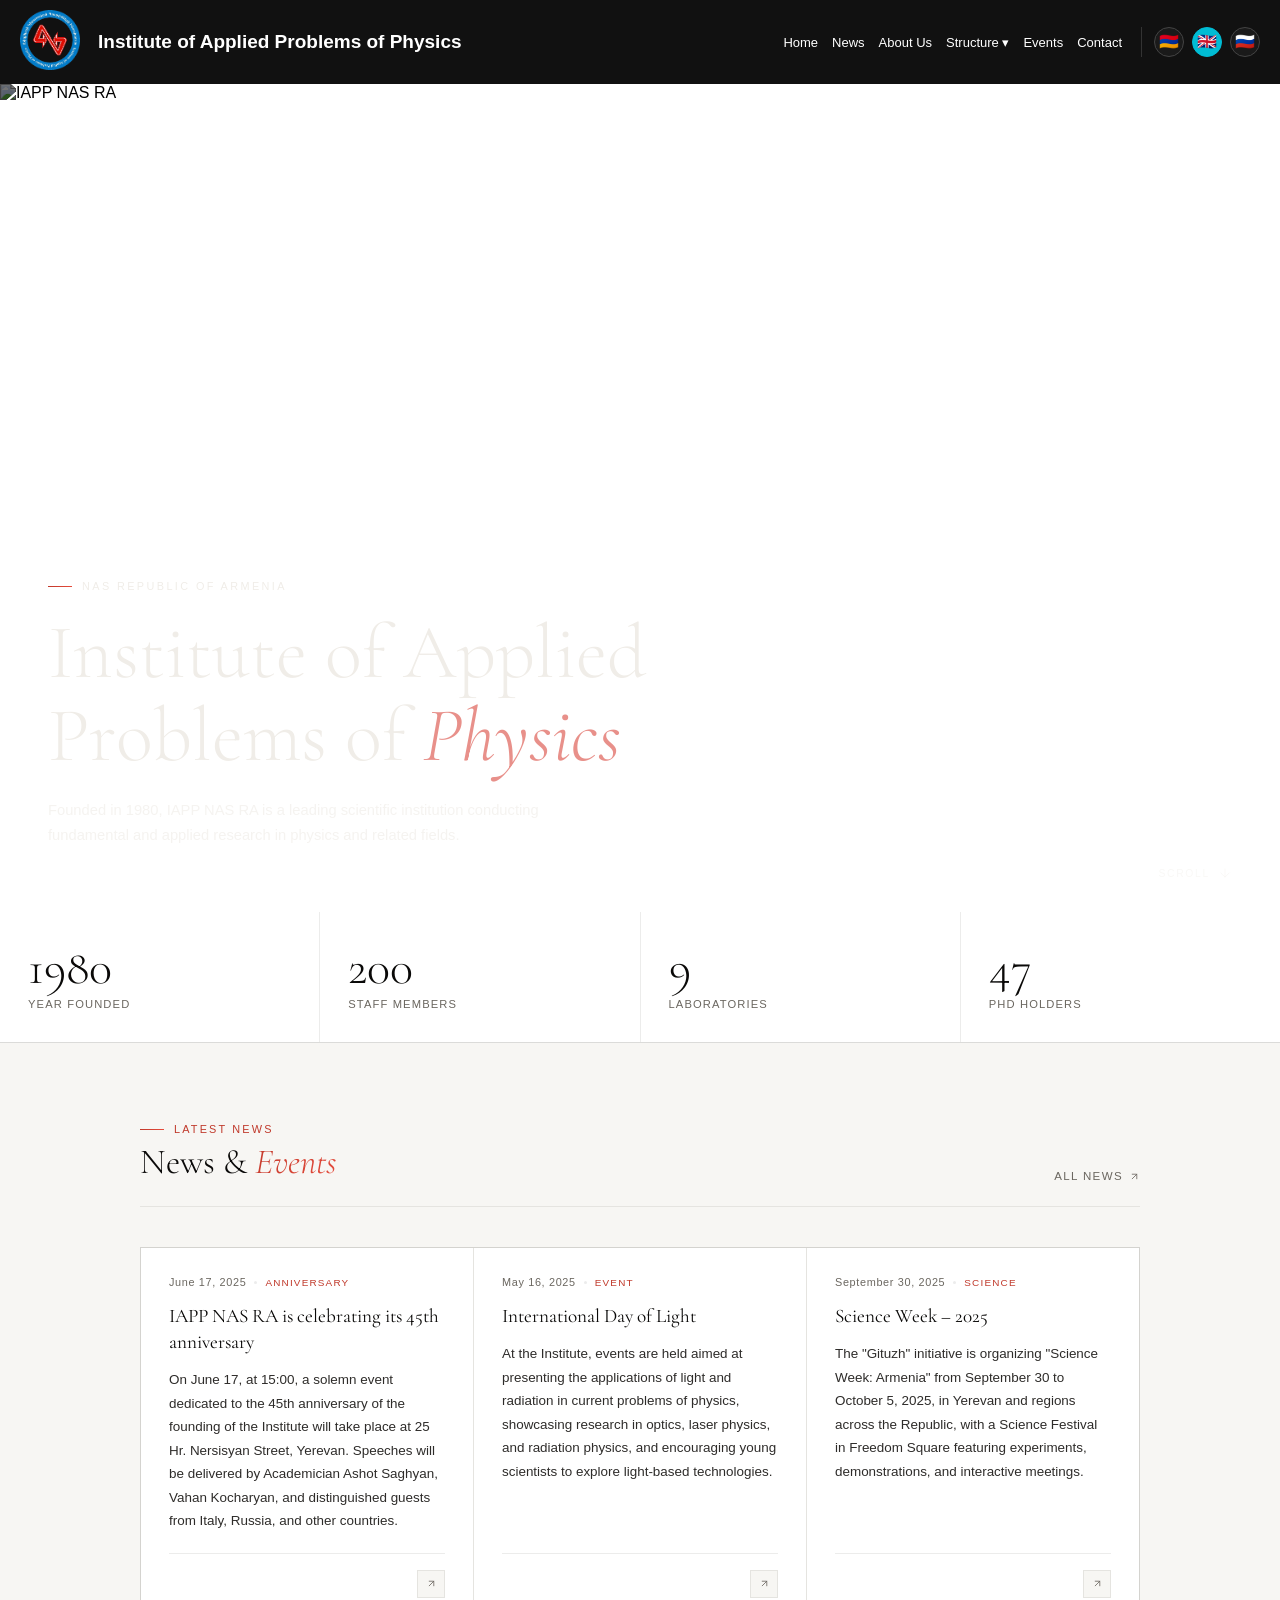
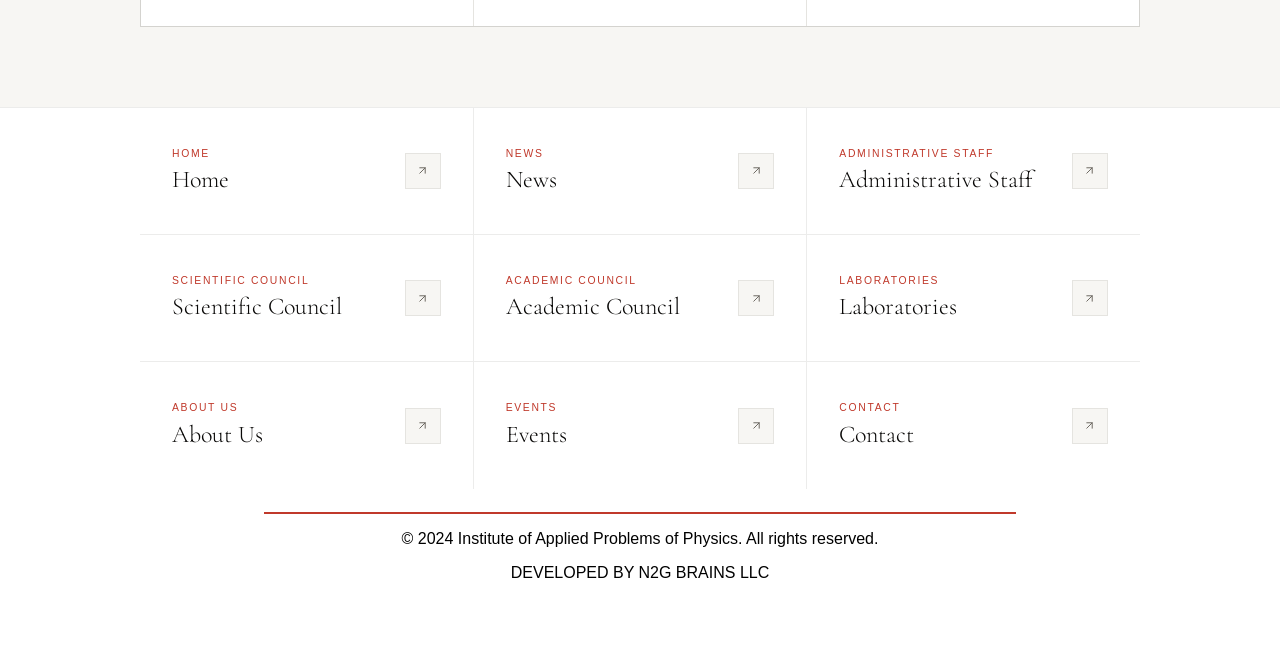
==== index.html @ 4bda1616 "Initial project import Made-with: Cursor" ====
<!DOCTYPE html>
<html lang="en">

<head>
    <script defer src="./menu.js"></script>
    <link rel="stylesheet" href="menu.css">
    <link rel="stylesheet" href="index.css">
    <meta charset="UTF-8">
    <meta name="viewport" content="width=device-width, initial-scale=1.0">
    <meta name="description" content="Official website of the Institute of Applied Problems of Physics, NAS RA: research, news, events, laboratories, and contacts.">
    <title>IAPP NAS RA | Home</title>
</head>

<body>
    <header class="header">
        <div class="logo"><img src="./logos/logo.png" alt=""></div>
        <h2>Institute of Applied Problems of Physics</h2>
        <div class="menu-toggle" id="menu-toggle">☰</div>

        <nav class="nav" id="nav">
            <a href="#">Home</a>
            <a href="./news/news.html">News</a>
            <a href="./about/about.html">About Us</a>

            <div class="dropdown">
                <button class="dropbtn">Structure ▾</button>
                <div class="dropdown-content">
                    <a href="./pages/admin/admin.html">Administrative Staff</a>
                    <a href="./pages/council/council.html">Scientific Council</a>
                    <a href="./pages/academic/academic.html">Academic Council</a>
                    <a href="./pages/labs/labs.html">Laboratories</a>
                </div>
            </div>

            <a href="./events/events.html">Events</a>
            <a href="./contact/contact.html">Contact</a>
        </nav>
    </header>
    <div class="margin-fix">

    </div>


    <div class="h-hero">
        <img class="h-hero-img" src="https://images.unsplash.com/photo-1462331940025-496dfbfc7564?w=1600&q=80"
            alt="IAPP NAS RA">
        <div class="h-hero-content">
            <div class="h-eyebrow"><span>NAS Republic of Armenia</span></div>
            <h1 class="h-hero-title">Institute of Applied<br>Problems of <em>Physics</em></h1>
            <p class="h-hero-sub">Founded in 1980, IAPP NAS RA is a leading scientific institution conducting
                fundamental and applied research in physics and related fields.</p>
        </div>
        <div class="h-hero-scroll">
            Scroll
            <svg viewBox="0 0 24 24">
                <line x1="12" y1="5" x2="12" y2="19" />
                <polyline points="19 12 12 19 5 12" />
            </svg>
        </div>
    </div>

    <div class="h-stats">
        <div class="h-stat">
            <span class="h-stat-num">1980</span>
            <span class="h-stat-label">Year founded</span>
        </div>
        <div class="h-stat">
            <span class="h-stat-num">200</span>
            <span class="h-stat-label">Staff members</span>
        </div>
        <div class="h-stat">
            <span class="h-stat-num">9</span>
            <span class="h-stat-label">Laboratories</span>
        </div>
        <div class="h-stat">
            <span class="h-stat-num">47</span>
            <span class="h-stat-label">PhD holders</span>
        </div>
    </div>

    <div class="h-news">
        <div class="h-news-inner">

            <div class="h-section-head">
                <div>
                    <div class="h-section-eyebrow"><span>Latest news</span></div>
                    <h2 class="h-section-title">News & <em>Events</em></h2>
                </div>
                <a class="h-more-link" href="./news/news.html">
                    All news
                    <svg viewBox="0 0 24 24">
                        <line x1="7" y1="17" x2="17" y2="7" />
                        <polyline points="7 7 17 7 17 17" />
                    </svg>
                </a>
            </div>

            <div class="h-news-grid">

                <div class="h-ncard">
                    <div class="h-ncard-meta">
                        <span class="h-ncard-date">June 17, 2025</span>
                        <span class="h-ncard-dot"></span>
                        <span class="h-ncard-tag">Anniversary</span>
                    </div>
                    <p class="h-ncard-title">IAPP NAS RA is celebrating its 45th anniversary</p>
                    <p class="h-ncard-excerpt">On June 17, at 15:00, a solemn event dedicated to the 45th anniversary of
                        the founding of the Institute will take place at 25 Hr. Nersisyan Street, Yerevan. Speeches will
                        be delivered by Academician Ashot Saghyan, Vahan Kocharyan, and distinguished guests from Italy,
                        Russia, and other countries.</p>
                    <div class="h-ncard-footer">
                        <div class="h-ncard-arrow">
                            <svg viewBox="0 0 24 24">
                                <line x1="7" y1="17" x2="17" y2="7" />
                                <polyline points="7 7 17 7 17 17" />
                            </svg>
                        </div>
                    </div>
                </div>

                <div class="h-ncard">
                    <div class="h-ncard-meta">
                        <span class="h-ncard-date">May 16, 2025</span>
                        <span class="h-ncard-dot"></span>
                        <span class="h-ncard-tag">Event</span>
                    </div>
                    <p class="h-ncard-title">International Day of Light</p>
                    <p class="h-ncard-excerpt">At the Institute, events are held aimed at presenting the applications of
                        light and radiation in current problems of physics, showcasing research in optics, laser
                        physics, and radiation physics, and encouraging young scientists to explore light-based
                        technologies.</p>
                    <div class="h-ncard-footer">
                        <div class="h-ncard-arrow">
                            <svg viewBox="0 0 24 24">
                                <line x1="7" y1="17" x2="17" y2="7" />
                                <polyline points="7 7 17 7 17 17" />
                            </svg>
                        </div>
                    </div>
                </div>

                <div class="h-ncard">
                    <div class="h-ncard-meta">
                        <span class="h-ncard-date">September 30, 2025</span>
                        <span class="h-ncard-dot"></span>
                        <span class="h-ncard-tag">Science</span>
                    </div>
                    <p class="h-ncard-title">Science Week – 2025</p>
                    <p class="h-ncard-excerpt">The "Gituzh" initiative is organizing "Science Week: Armenia" from
                        September 30 to October 5, 2025, in Yerevan and regions across the Republic, with a Science
                        Festival in Freedom Square featuring experiments, demonstrations, and interactive meetings.</p>
                    <div class="h-ncard-footer">
                        <div class="h-ncard-arrow">
                            <svg viewBox="0 0 24 24">
                                <line x1="7" y1="17" x2="17" y2="7" />
                                <polyline points="7 7 17 7 17 17" />
                            </svg>
                        </div>
                    </div>
                </div>

            </div>
        </div>
    </div>

    <div class="h-links" style="margin-bottom: 5px;">
        <div class="h-links-inner">
            <a class="h-link-item" href="./index.html">
                <div>
                    <span class="h-link-label">Main page</span>
                    <span class="h-link-name">Home</span>
                </div>
                <div class="h-link-arrow">
                    <svg viewBox="0 0 24 24">
                        <line x1="7" y1="17" x2="17" y2="7" />
                        <polyline points="7 7 17 7 17 17" />
                    </svg>
                </div>
            </a>
            <a class="h-link-item" href="./news/news.html">
                <div>
                    <span class="h-link-label">Latest news</span>
                    <span class="h-link-name">News</span>
                </div>
                <div class="h-link-arrow">
                    <svg viewBox="0 0 24 24">
                        <line x1="7" y1="17" x2="17" y2="7" />
                        <polyline points="7 7 17 7 17 17" />
                    </svg>
                </div>
            </a>
            <a class="h-link-item" href="./pages/admin/admin.html">
                <div>
                    <span class="h-link-label">Admin Staff</span>
                    <span class="h-link-name">Administration</span>
                </div>
                <div class="h-link-arrow">
                    <svg viewBox="0 0 24 24">
                        <line x1="7" y1="17" x2="17" y2="7" />
                        <polyline points="7 7 17 7 17 17" />
                    </svg>
                </div>
            </a>
            <a class="h-link-item" href="./pages/council/council.html">
                <div>
                    <span class="h-link-label">Scientific Council</span>
                    <span class="h-link-name">Council</span>
                </div>
                <div class="h-link-arrow">
                    <svg viewBox="0 0 24 24">
                        <line x1="7" y1="17" x2="17" y2="7" />
                        <polyline points="7 7 17 7 17 17" />
                    </svg>
                </div>
            </a>
            <a class="h-link-item" href="./pages/academic/academic.html">
                <div>
                    <span class="h-link-label">Academic Council</span>
                    <span class="h-link-name">Academic</span>
                </div>
                <div class="h-link-arrow">
                    <svg viewBox="0 0 24 24">
                        <line x1="7" y1="17" x2="17" y2="7" />
                        <polyline points="7 7 17 7 17 17" />
                    </svg>
                </div>
            </a>
            <a class="h-link-item" href="./pages/labs/labs.html">
                <div>
                    <span class="h-link-label">Our Labs</span>
                    <span class="h-link-name">Laboratories</span>
                </div>
                <div class="h-link-arrow">
                    <svg viewBox="0 0 24 24">
                        <line x1="7" y1="17" x2="17" y2="7" />
                        <polyline points="7 7 17 7 17 17" />
                    </svg>
                </div>
            </a>
            <a class="h-link-item" href="./about/about.html">
                <div>
                    <span class="h-link-label">Learn more</span>
                    <span class="h-link-name">About Us</span>
                </div>
                <div class="h-link-arrow">
                    <svg viewBox="0 0 24 24">
                        <line x1="7" y1="17" x2="17" y2="7" />
                        <polyline points="7 7 17 7 17 17" />
                    </svg>
                </div>
            </a>
            <a class="h-link-item" href="./events/events.html">
                <div>
                    <span class="h-link-label">Upcoming</span>
                    <span class="h-link-name">Events</span>
                </div>
                <div class="h-link-arrow">
                    <svg viewBox="0 0 24 24">
                        <line x1="7" y1="17" x2="17" y2="7" />
                        <polyline points="7 7 17 7 17 17" />
                    </svg>
                </div>
            </a>
            <a class="h-link-item" href="./contact/contact.html">
                <div>
                    <span class="h-link-label">Get in touch</span>
                    <span class="h-link-name">Contact</span>
                </div>
                <div class="h-link-arrow">
                    <svg viewBox="0 0 24 24">
                        <line x1="7" y1="17" x2="17" y2="7" />
                        <polyline points="7 7 17 7 17 17" />
                    </svg>
                </div>
            </a>
        </div>
    </div>

    <section class="footer-card">
        <div class="red-line"></div>
        <p>© 2024 Institute of Applied Problems of Physics. All rights reserved.</p>
        <p>DEVELOPED BY N2G BRAINS LLC</p>
    </section>


</body>

</html>
---- menu.css ----
* {
    margin: 0;
    padding: 0;
    box-sizing: border-box;
}

body {
    font-family: Arial, sans-serif;
    overflow-x: hidden;
}

.header {
    display: flex;
    align-items: center;
    justify-content: space-between;
    flex-wrap: nowrap;
    background: #111;
    color: white;
    padding: 10px 20px;
    width: 100%;
    position: fixed;
    top: 0;
    z-index: 1000;
}


.logo {
    display: flex;
    align-items: center;
    gap: 10px;
}

.logo img {
    height: 60px;
}

.logo h1 {
    font-size: 18px;
    max-width: 400px;
}

.header h2 {
    margin: 0 18px;
    font-size: 19px;
    line-height: 1.15;
    font-weight: 700;
    flex: 1 1 auto;
    min-width: 0;
    white-space: normal;
    overflow-wrap: anywhere;
    word-break: break-word;
}


.nav {
    display: flex;
    align-items: center;
    justify-content: flex-end;
    flex-shrink: 0;
}

.nav a, .dropbtn {
    color: white;
    text-decoration: none;
    margin: 0 7px;
    padding: 10px 0;
    background: none;
    border: none;
    cursor: pointer;
    font-size: 13px;
    white-space: nowrap;
}

@media (max-width: 1200px) and (min-width: 901px) {
    .header {
        gap: 10px;
    }

    .header h2 {
        font-size: 16px;
        margin: 0 10px;
    }

    .nav {
        flex-wrap: wrap;
        row-gap: 2px;
    }

    .nav a, .dropbtn {
        margin: 0 5px;
        font-size: 12px;
        padding: 8px 0;
    }

    .lang-switcher {
        margin-left: 8px;
        padding-left: 8px;
        gap: 6px;
    }

    .lang-btn {
        width: 28px;
        height: 28px;
        font-size: 14px;
    }
}

.nav a:hover, .dropbtn:hover {
    color: #00bcd4;
}

.lang-switcher {
    display: flex;
    align-items: center;
    gap: 8px;
    margin-left: 12px;
    padding-left: 12px;
    border-left: 1px solid #333;
}

.lang-btn {
    width: 30px;
    height: 30px;
    border-radius: 50%;
    border: 1px solid #444;
    background: #1a1a1a;
    color: #fff;
    display: inline-flex;
    align-items: center;
    justify-content: center;
    font-size: 16px;
    line-height: 1;
    cursor: pointer;
    transition: transform 0.15s ease, border-color 0.15s ease, background 0.15s ease;
}

.lang-btn:hover {
    transform: translateY(-1px);
    border-color: #00bcd4;
}

.lang-btn.active {
    background: #00bcd4;
    border-color: #00bcd4;
}


.dropdown {
    position: relative;
}


.dropdown-content {
    display: none;
    position: absolute;
    top: 100%; /* առանց gap */
    left: 0;
    background: #222;
    min-width: 200px;
    z-index: 999;
    border-radius: 4px;
    overflow: hidden;
}


.dropdown-content a {
    display: block;
    padding: 12px 15px;
    transition: 0.2s;
}

.dropdown-content a:hover {
    background: #333;
}


.dropdown:hover .dropdown-content,
.dropdown:focus-within .dropdown-content,
.dropdown.open .dropdown-content,
.dropdown-content:hover {
    display: block;
}

.dropdown::after {
    content: "";
    position: absolute;
    top: 100%;
    left: 0;
    width: 100%;
    height: 10px;
    pointer-events: none;
}

@media (max-width: 1200px) and (min-width: 901px) {
    .dropdown-content {
        top: calc(100% - 2px);
    }
}


.menu-toggle {
    display: none;
    font-size: 26px;
    cursor: pointer;
}


@media (max-width: 900px) {

    .header {
        flex-direction: column;
        align-items: flex-start;
        flex-wrap: wrap;
    }

    .logo {
        width: 100%;
        justify-content: space-between;
    }

    .logo h1 {
        font-size: 14px;
    }

    .header h2 {
        margin: 8px 0 0;
        width: 100%;
        font-size: 18px;
        white-space: normal;
        overflow: visible;
        text-overflow: initial;
    }

    .menu-toggle {
        display: block;
        margin-top: 10px;
    }

    .nav {
        display: none;
        flex-direction: column;
        width: 100%;
        background: #111;
        align-items: stretch;
    }

    .nav.active {
        display: flex;
    }

    .nav a {
        width: 100%;
        padding: 15px;
        border-top: 1px solid #333;
        margin: 0;
    }

    .lang-switcher {
        margin: 8px 0 12px;
        padding: 10px 15px 0;
        border-left: none;
        border-top: 1px solid #333;
        width: 100%;
        justify-content: flex-start;
    }

    .dropdown:hover .dropdown-content {
  display: block;
}

    .dropdown .dropdown-content {
        position: static;
        width: 100%;
        min-width: 0;
        border-radius: 0;
    }

    .dropdown {
        width: 100%;
        margin: 0;
        padding: 0;
    }

    .dropdown .dropbtn {
        display: block;
        width: 100%;
        text-align: left;
        padding: 15px;
        margin: 0;
        border-top: 1px solid #333;
        box-sizing: border-box;
        justify-content: flex-start;
        padding-left: 15px;
    }

    .dropdown-content a {
        margin: 0;
        padding: 12px 15px;
        box-sizing: border-box;
    }

    .dropdown.open .dropbtn {
        color: #00bcd4;
    }

    .dropdown::after {
        display: none;
    }
}


section {
    padding: 40px;
}

h1 {
    font-size: 28px;
}


:root {
  --white: #ffffff;
  --border: #e5e5e5;
  --red: #c0392b;
  --red-2: #e74c3c;
  --ink: #222;
  --ink-muted: #777;
  --bg: #fafafa;
}


.h-links {
  background: var(--white);
  border-top: 1px solid var(--border);
  padding: 0 2rem;
}

.h-links-inner {
  max-width: 1000px;
  margin: 0 auto;
  display: grid;
  grid-template-columns: repeat(3, 1fr);
  gap: 1px;
  background: var(--border);
}

.h-link-item {
  background: var(--white);
  padding: 2.5rem 2rem;
  text-decoration: none;
  display: flex;
  align-items: center;
  justify-content: space-between;
  position: relative;
  overflow: hidden;
  transition: background 0.2s;
}

.h-link-item:hover { background: #fdfcfc; }

.h-link-item::before {
  content: '';
  position: absolute;
  bottom: 0;
  left: 0;
  right: 0;
  height: 2px;
  background: linear-gradient(90deg, var(--red), var(--red-2));
  transform: scaleX(0);
  transform-origin: left;
  transition: transform 0.35s cubic-bezier(0.4,0,0.2,1);
}

.h-link-item:hover::before { transform: scaleX(1); }

.h-link-label {
  font-size: 0.65rem;
  letter-spacing: 0.16em;
  text-transform: uppercase;
  color: var(--red);
  display: block;
  margin-bottom: 0.4rem;
}

.h-link-name {
  font-family: 'Cormorant Garamond', serif;
  font-size: 1.5rem;
  font-weight: 300;
  color: var(--ink);
}

.h-link-arrow {
  width: 36px;
  height: 36px;
  border: 1px solid var(--border);
  display: flex;
  align-items: center;
  justify-content: center;
  flex-shrink: 0;
  transition: all 0.2s;
  background: var(--bg);
}

.h-link-arrow svg {
  width: 13px;
  height: 13px;
  stroke: var(--ink-muted);
  fill: none;
  stroke-width: 1.8;
  stroke-linecap: round;
  stroke-linejoin: round;
  transition: all 0.2s;
}

.h-link-item:hover .h-link-arrow {
  border-color: rgba(192,57,43,0.3);
  background: rgba(192,57,43,0.05);
}

.h-link-item:hover .h-link-arrow svg {
  stroke: var(--red);
  transform: translate(2px, -2px);
}

@media (max-width: 750px) {
  .h-hero { height: 80vh; }
  .h-hero-content { padding: 2.5rem 1.5rem; }
  .h-stats { grid-template-columns: repeat(2, 1fr); }
  .h-news { padding: 3rem 1.25rem; }
  .h-news-grid { grid-template-columns: 1fr; }
  .h-links { padding: 0 1.25rem; }
  .h-links-inner { grid-template-columns: 1fr; }
  .h-section-head { flex-direction: column; align-items: flex-start; gap: 0.75rem; }
}


.footer-card {
    width: 60%;
    height: 5vh;
    margin: 12px 0 120px 20% !important;
    padding: 8px;
}

.footer-card .red-line {
    height: 2px;
    background-color: #c0392b;
    margin: 3px 0;
}

.footer-card p {
    margin: 16px 0;
    text-align: center;
}

img,
video {
    max-width: 100%;
    height: auto;
}

@media (max-width: 900px) {
    .footer-card {
        width: calc(100% - 2rem);
        height: auto;
        margin: 12px 1rem 80px !important;
        padding: 8px 4px;
    }
}
---- index.css ----
@import url('https://fonts.googleapis.com/css2?family=Cormorant+Garamond:ital,wght@0,300;0,500;1,300&family=DM+Sans:wght@300;400;500&display=swap');

*,
*::before,
*::after {
    box-sizing: border-box;
    margin: 0;
    padding: 0;
}

:root {
    --bg: #f7f6f3;
    --white: #ffffff;
    --ink: #0a0908;
    --ink-soft: #2e2c2a;
    --ink-muted: #6b6760;
    --red: #c0392b;
    --red-2: #e74c3c;
    --border: rgba(15, 14, 12, 0.08);
}

.h-hero {
    position: relative;
    width: 100%;
    height: 92vh;
    overflow: hidden;
    display: flex;
    align-items: flex-end;
}

.h-hero-img {
    position: absolute;
    inset: 0;
    width: 100%;
    height: 100%;
    object-fit: cover;
    display: block;
    filter: brightness(0.45);
}

.h-hero-content {
    position: relative;
    z-index: 1;
    padding: 4rem 3rem;
    max-width: 780px;
}

.h-eyebrow {
    display: flex;
    align-items: center;
    gap: 10px;
    margin-bottom: 1.25rem;
}

.h-eyebrow::before {
    content: '';
    width: 24px;
    height: 1px;
    background: linear-gradient(90deg, var(--red), var(--red-2));
    display: block;
}

.h-eyebrow span {
    font-size: 0.68rem;
    letter-spacing: 0.22em;
    text-transform: uppercase;
    color: #f0ede8;
}

.h-hero-title {
    font-family: 'Cormorant Garamond', serif;
    font-size: clamp(2.5rem, 6vw, 5rem);
    font-weight: 300;
    color: #f0ede8;
    line-height: 1.08;
    margin-bottom: 1.25rem;
}

.h-hero-title em {
    font-style: italic;
    color: #e8908a;
}

.h-hero-sub {
    font-size: 0.92rem;
    color: rgba(240, 237, 232, 0.65);
    font-weight: 300;
    line-height: 1.7;
    max-width: 520px;
}

.h-hero-scroll {
    position: absolute;
    bottom: 2rem;
    right: 3rem;
    display: flex;
    align-items: center;
    gap: 8px;
    font-size: 0.65rem;
    letter-spacing: 0.16em;
    text-transform: uppercase;
    color: rgba(240, 237, 232, 0.4);
    z-index: 1;
}

.h-hero-scroll svg {
    width: 14px;
    height: 14px;
    stroke: rgba(240, 237, 232, 0.4);
    fill: none;
    stroke-width: 1.5;
    stroke-linecap: round;
    stroke-linejoin: round;
    animation: bounce 2s infinite;
}

@keyframes bounce {

    0%,
    100% {
        transform: translateY(0);
    }

    50% {
        transform: translateY(4px);
    }
}

.h-stats {
    display: grid;
    grid-template-columns: repeat(4, 1fr);
    gap: 1px;
    background: var(--border);
    border-bottom: 1px solid var(--border);
}

.h-stat {
    background: var(--white);
    padding: 2rem 1.75rem;
    position: relative;
    overflow: hidden;
    transition: background 0.2s;
}

.h-stat:hover {
    background: #fdfcfc;
}

.h-stat::before {
    content: '';
    position: absolute;
    bottom: 0;
    left: 0;
    right: 0;
    height: 2px;
    background: linear-gradient(90deg, var(--red), var(--red-2));
    transform: scaleX(0);
    transform-origin: left;
    transition: transform 0.35s cubic-bezier(0.4, 0, 0.2, 1);
}

.h-stat:hover::before {
    transform: scaleX(1);
}

.h-stat-num {
    font-family: 'Cormorant Garamond', serif;
    font-size: 3rem;
    font-weight: 300;
    color: var(--ink);
    line-height: 1;
    display: block;
    margin-bottom: 0.4rem;
}

.h-stat-label {
    font-size: 0.7rem;
    letter-spacing: 0.1em;
    text-transform: uppercase;
    color: var(--ink-muted);
    display: block;
}

.h-news {
    background: var(--bg);
    padding: 5rem 2rem;
}

.h-news-inner {
    max-width: 1000px;
    margin: 0 auto;
}

.h-section-head {
    display: flex;
    align-items: flex-end;
    justify-content: space-between;
    margin-bottom: 2.5rem;
    padding-bottom: 1.5rem;
    border-bottom: 1px solid var(--border);
}

.h-section-eyebrow {
    display: flex;
    align-items: center;
    gap: 10px;
    margin-bottom: 0.5rem;
}

.h-section-eyebrow::before {
    content: '';
    width: 24px;
    height: 1px;
    background: linear-gradient(90deg, var(--red), var(--red-2));
    display: block;
}

.h-section-eyebrow span {
    font-size: 0.68rem;
    letter-spacing: 0.2em;
    text-transform: uppercase;
    color: var(--red);
}

.h-section-title {
    font-family: 'Cormorant Garamond', serif;
    font-size: clamp(1.6rem, 3vw, 2.2rem);
    font-weight: 300;
    color: var(--ink);
    line-height: 1.1;
}

.h-section-title em {
    font-style: italic;
    background: linear-gradient(135deg, var(--red), var(--red-2));
    -webkit-background-clip: text;
    -webkit-text-fill-color: transparent;
    background-clip: text;
}

.h-more-link {
    font-size: 0.72rem;
    letter-spacing: 0.12em;
    text-transform: uppercase;
    color: var(--ink-muted);
    text-decoration: none;
    display: flex;
    align-items: center;
    gap: 6px;
    transition: color 0.2s;
    white-space: nowrap;
}

.h-more-link svg {
    width: 11px;
    height: 11px;
    stroke: currentColor;
    fill: none;
    stroke-width: 1.8;
    stroke-linecap: round;
    stroke-linejoin: round;
    transition: transform 0.2s;
}

.h-more-link:hover {
    color: var(--red);
}

.h-more-link:hover svg {
    transform: translate(2px, -2px);
}

.h-news-grid {
    display: grid;
    grid-template-columns: repeat(3, 1fr);
    gap: 1px;
    background: var(--border);
    border: 1px solid var(--border);
}

.h-ncard {
    background: var(--white);
    padding: 1.75rem;
    display: flex;
    flex-direction: column;
    position: relative;
    overflow: hidden;
    transition: background 0.2s;
}

.h-ncard:hover {
    background: #fdfcfc;
}

.h-ncard::before {
    content: '';
    position: absolute;
    top: 0;
    left: 0;
    right: 0;
    height: 2px;
    background: linear-gradient(90deg, var(--red), var(--red-2));
    transform: scaleX(0);
    transform-origin: left;
    transition: transform 0.35s cubic-bezier(0.4, 0, 0.2, 1);
}

.h-ncard:hover::before {
    transform: scaleX(1);
}

.h-ncard-meta {
    display: flex;
    align-items: center;
    gap: 8px;
    margin-bottom: 1rem;
}

.h-ncard-date {
    font-size: 0.68rem;
    color: var(--ink-muted);
    letter-spacing: 0.06em;
}

.h-ncard-dot {
    width: 3px;
    height: 3px;
    border-radius: 50%;
    background: var(--border);
    flex-shrink: 0;
}

.h-ncard-tag {
    font-size: 0.62rem;
    letter-spacing: 0.12em;
    text-transform: uppercase;
    color: var(--red);
    font-weight: 500;
}

.h-ncard-title {
    font-family: 'Cormorant Garamond', serif;
    font-size: 1.2rem;
    font-weight: 400;
    color: var(--ink);
    line-height: 1.35;
    margin-bottom: 0.75rem;
}

.h-ncard-excerpt {
    font-size: 0.84rem;
    color: var(--ink-soft);
    line-height: 1.75;
    font-weight: 300;
    flex: 1;
}

.h-ncard-footer {
    margin-top: 1.25rem;
    padding-top: 1rem;
    border-top: 1px solid var(--border);
    display: flex;
    justify-content: flex-end;
}

.h-ncard-arrow {
    width: 28px;
    height: 28px;
    border: 1px solid var(--border);
    display: flex;
    align-items: center;
    justify-content: center;
    background: var(--bg);
    transition: all 0.2s;
}

.h-ncard-arrow svg {
    width: 11px;
    height: 11px;
    stroke: var(--ink-muted);
    fill: none;
    stroke-width: 1.8;
    stroke-linecap: round;
    stroke-linejoin: round;
    transition: all 0.2s;
}

.h-ncard:hover .h-ncard-arrow {
    border-color: rgba(192, 57, 43, 0.3);
    background: rgba(192, 57, 43, 0.05);
}

.h-ncard:hover .h-ncard-arrow svg {
    stroke: var(--red);
}

@media (max-width: 1100px) {
    .h-news-grid {
        grid-template-columns: repeat(2, 1fr);
    }
}

@media (max-width: 860px) {
    .h-news {
        padding: 3.25rem 1.1rem;
    }

    .h-news-grid {
        grid-template-columns: 1fr;
    }

    .h-ncard {
        padding: 1.5rem 1.35rem;
    }

    .h-ncard-title {
        font-size: 1.3rem;
    }
}
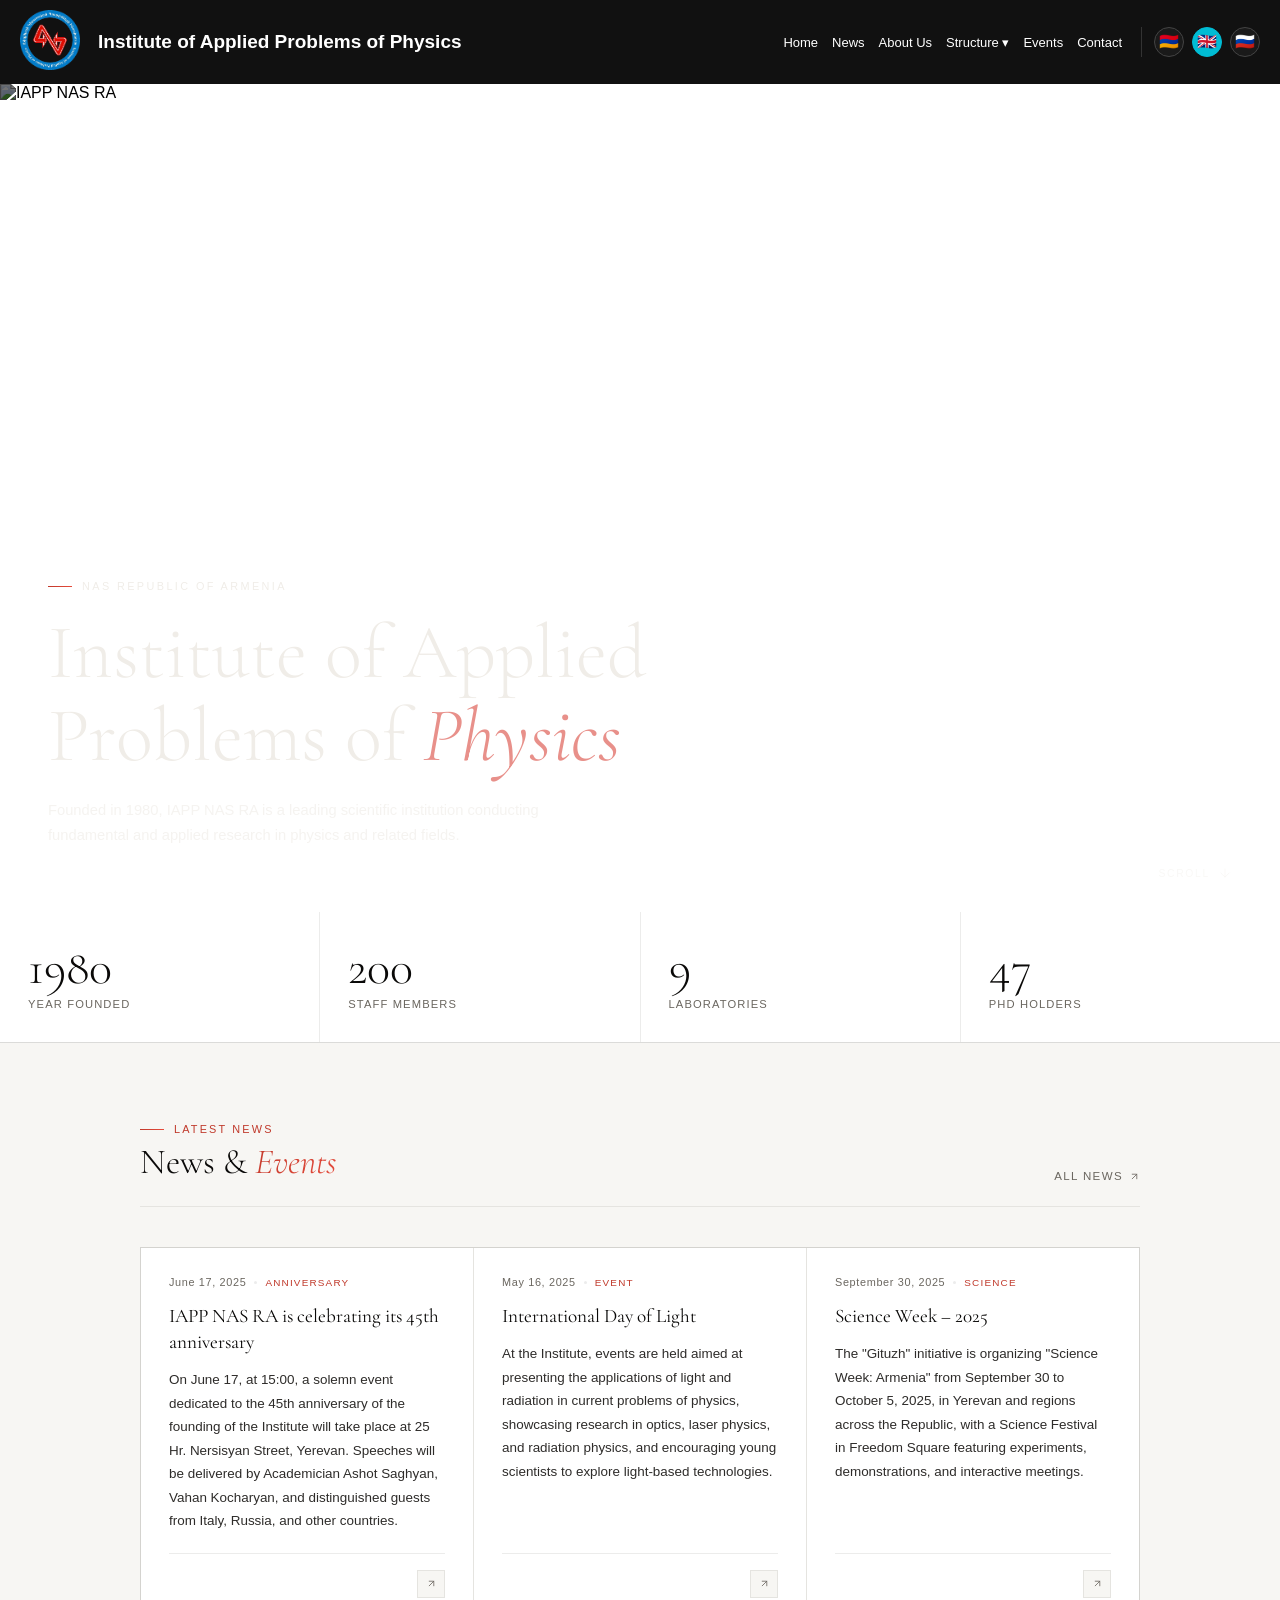
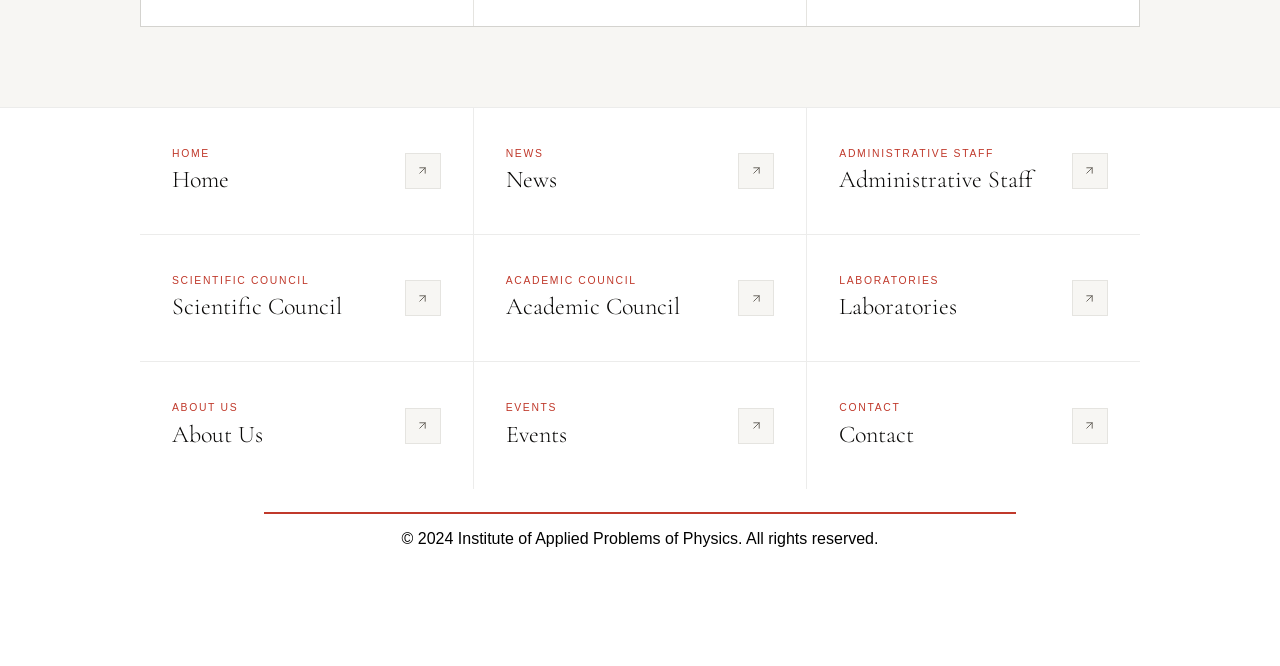
==== commit 00eab085: "Remove legacy developer credit from all page footers Made-with: Cursor" ====
--- a/index.html
+++ b/index.html
@@ -279,7 +279,6 @@
     <section class="footer-card">
         <div class="red-line"></div>
         <p>© 2024 Institute of Applied Problems of Physics. All rights reserved.</p>
-        <p>DEVELOPED BY N2G BRAINS LLC</p>
     </section>
 
 
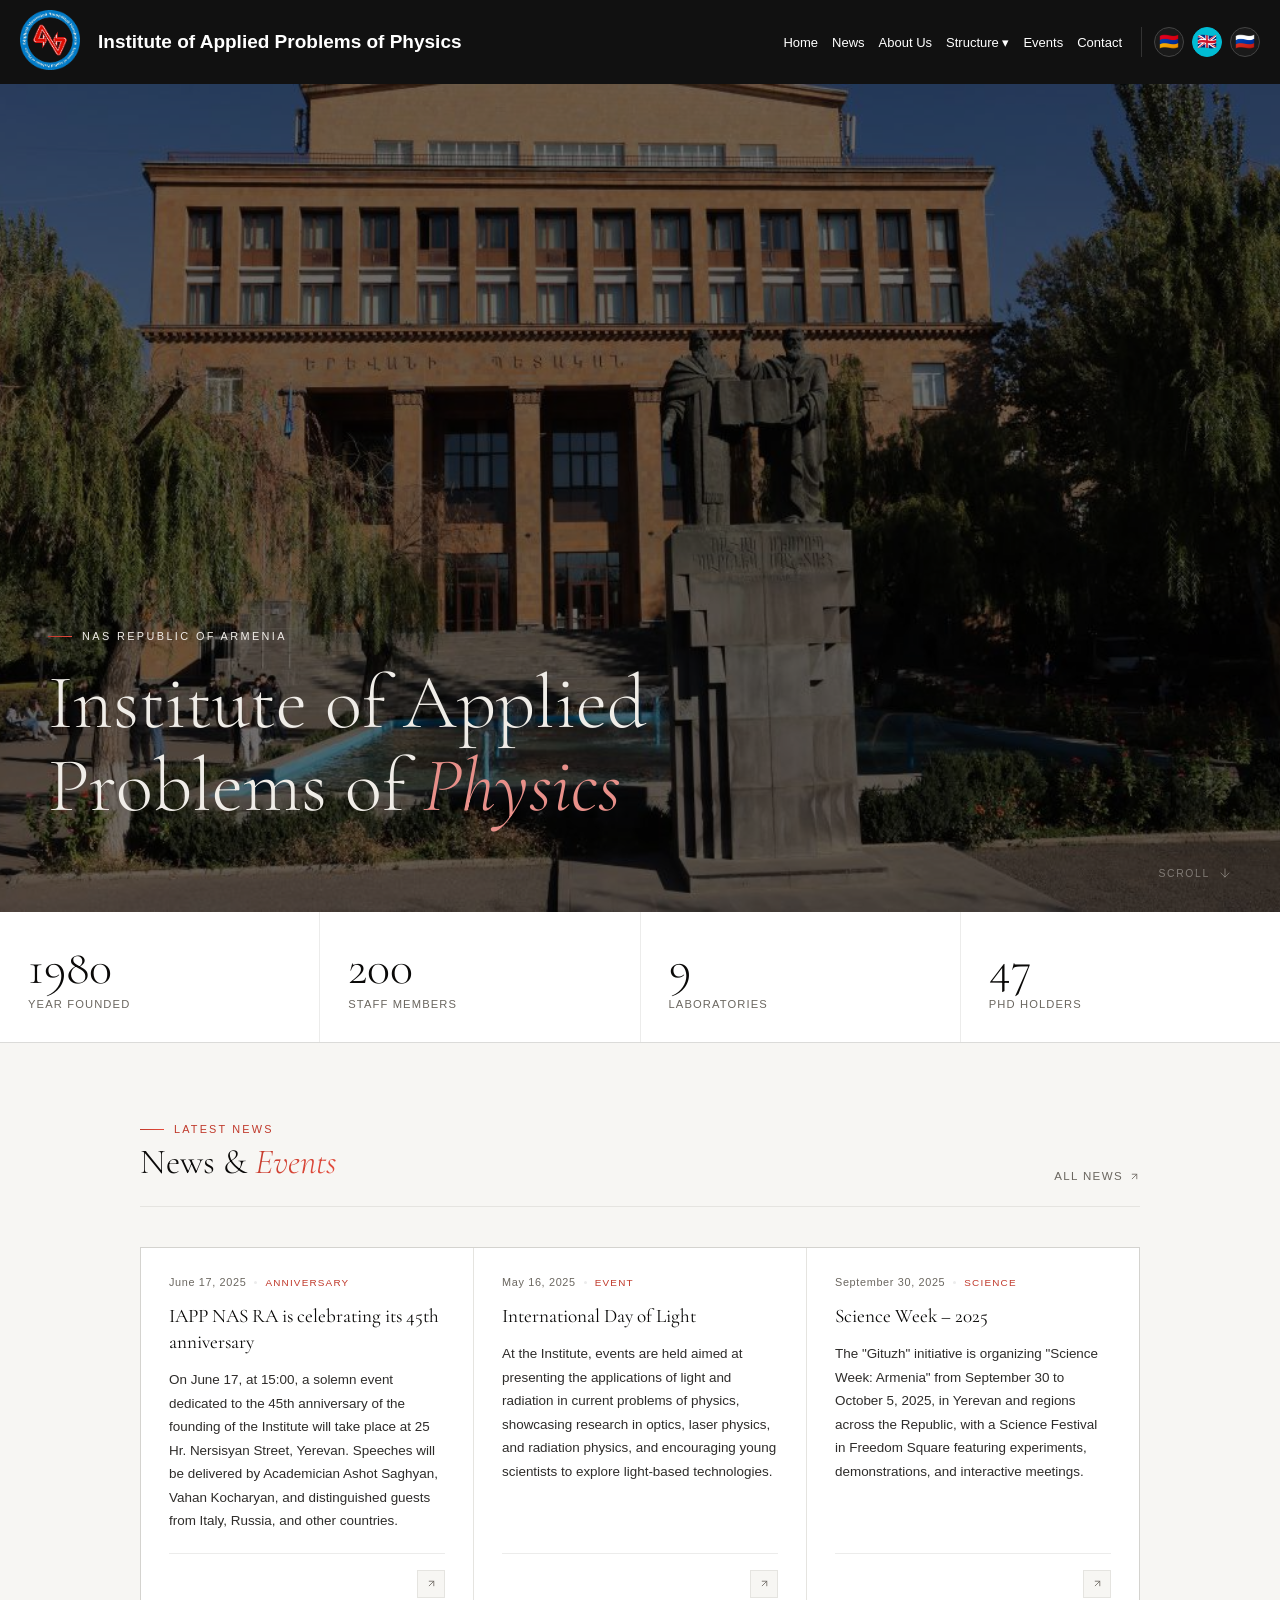
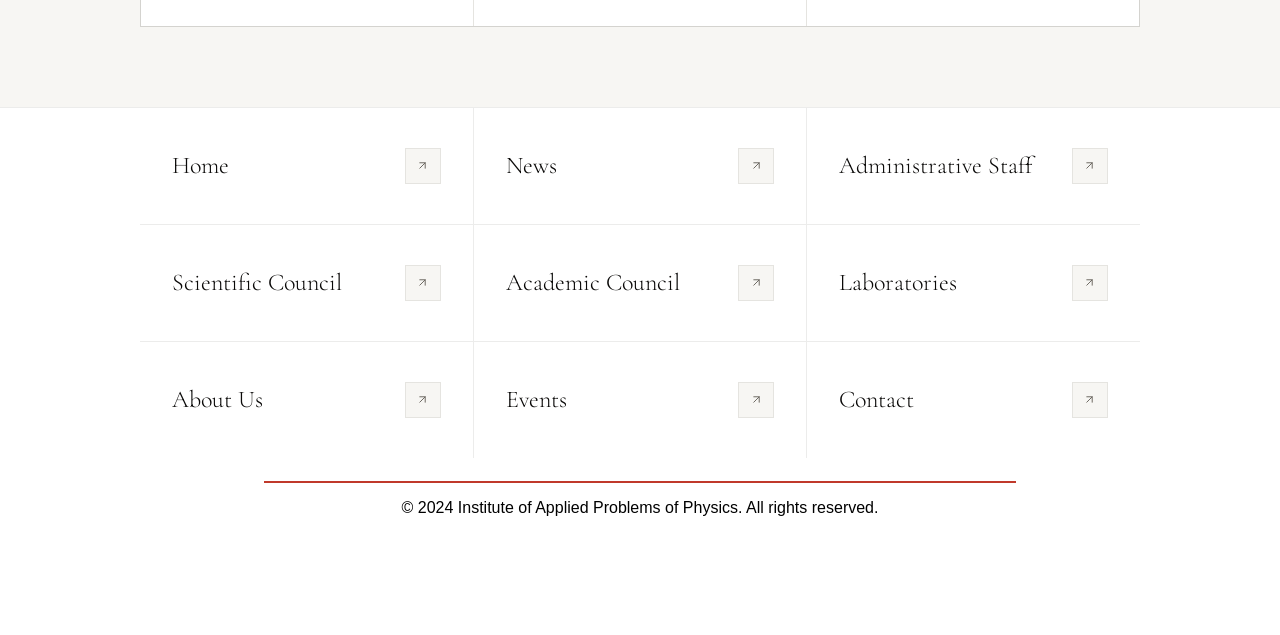
==== commit ed0c8647: "Refresh home hero and simplify translated link cards Made-with: Cursor" ====
--- a/index.html
+++ b/index.html
@@ -42,13 +42,11 @@
 
 
     <div class="h-hero">
-        <img class="h-hero-img" src="https://images.unsplash.com/photo-1462331940025-496dfbfc7564?w=1600&q=80"
+        <img class="h-hero-img" src="./logos/hero-opticssymposia.jpg"
             alt="IAPP NAS RA">
         <div class="h-hero-content">
             <div class="h-eyebrow"><span>NAS Republic of Armenia</span></div>
             <h1 class="h-hero-title">Institute of Applied<br>Problems of <em>Physics</em></h1>
-            <p class="h-hero-sub">Founded in 1980, IAPP NAS RA is a leading scientific institution conducting
-                fundamental and applied research in physics and related fields.</p>
         </div>
         <div class="h-hero-scroll">
             Scroll
--- a/menu.css
+++ b/menu.css
@@ -383,6 +383,10 @@
   margin-bottom: 0.4rem;
 }
 
+.h-links .h-link-label {
+  display: none;
+}
+
 .h-link-name {
   font-family: 'Cormorant Garamond', serif;
   font-size: 1.5rem;
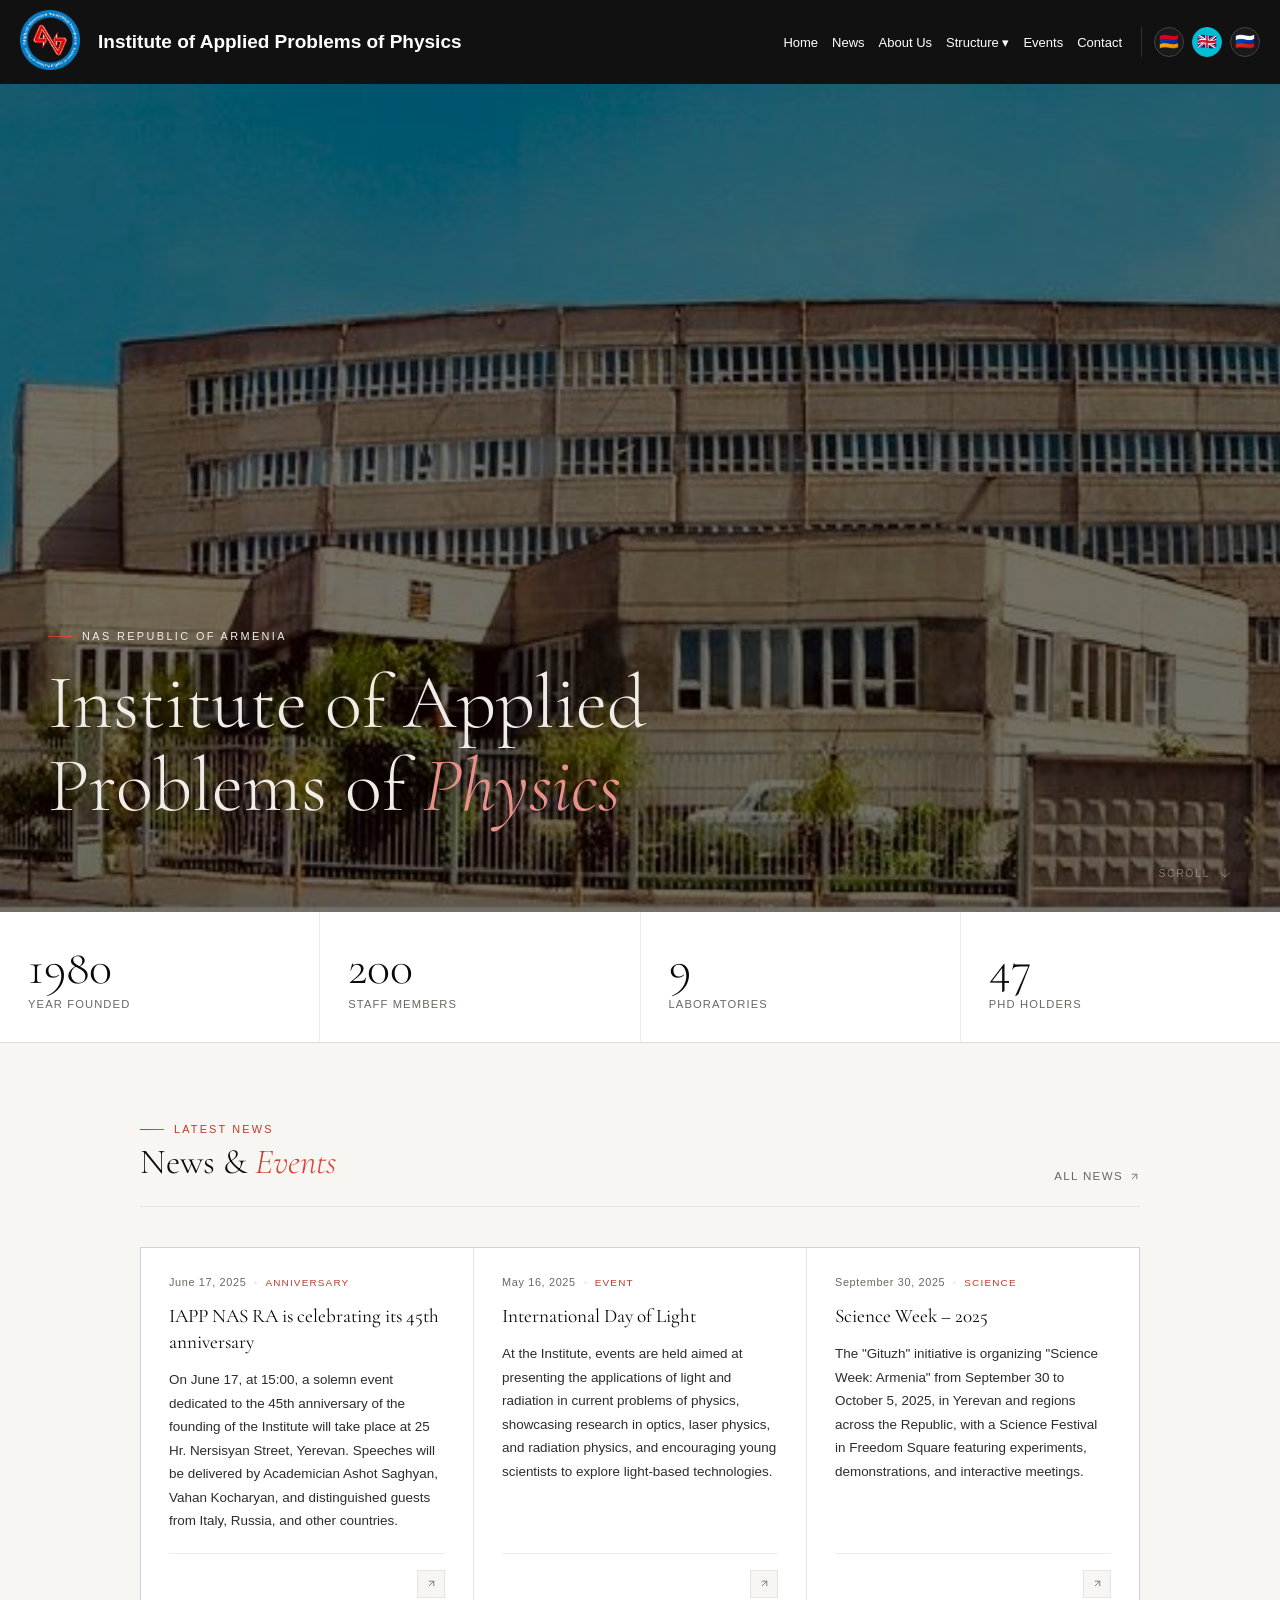
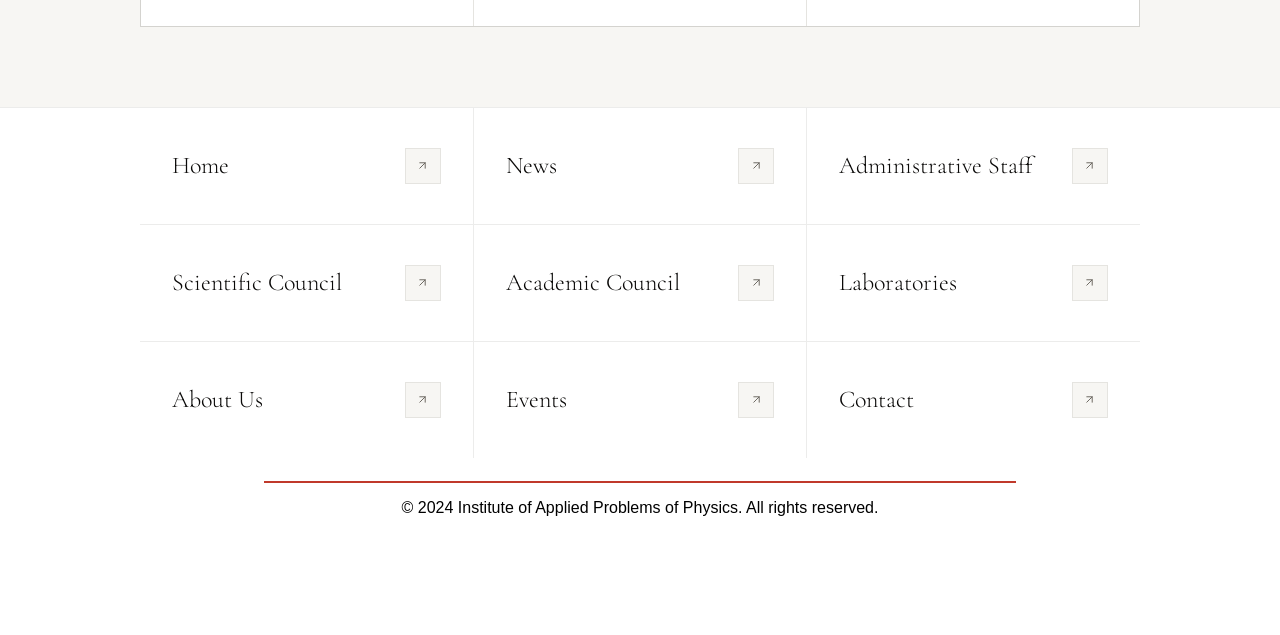
==== commit c5e35d0f: "Set home hero image to provided day-2 photo Made-with: Cursor" ====
--- a/index.html
+++ b/index.html
@@ -42,7 +42,7 @@
 
 
     <div class="h-hero">
-        <img class="h-hero-img" src="./logos/hero-opticssymposia.jpg"
+        <img class="h-hero-img" src="./logos/hero-final-day2.png"
             alt="IAPP NAS RA">
         <div class="h-hero-content">
             <div class="h-eyebrow"><span>NAS Republic of Armenia</span></div>
